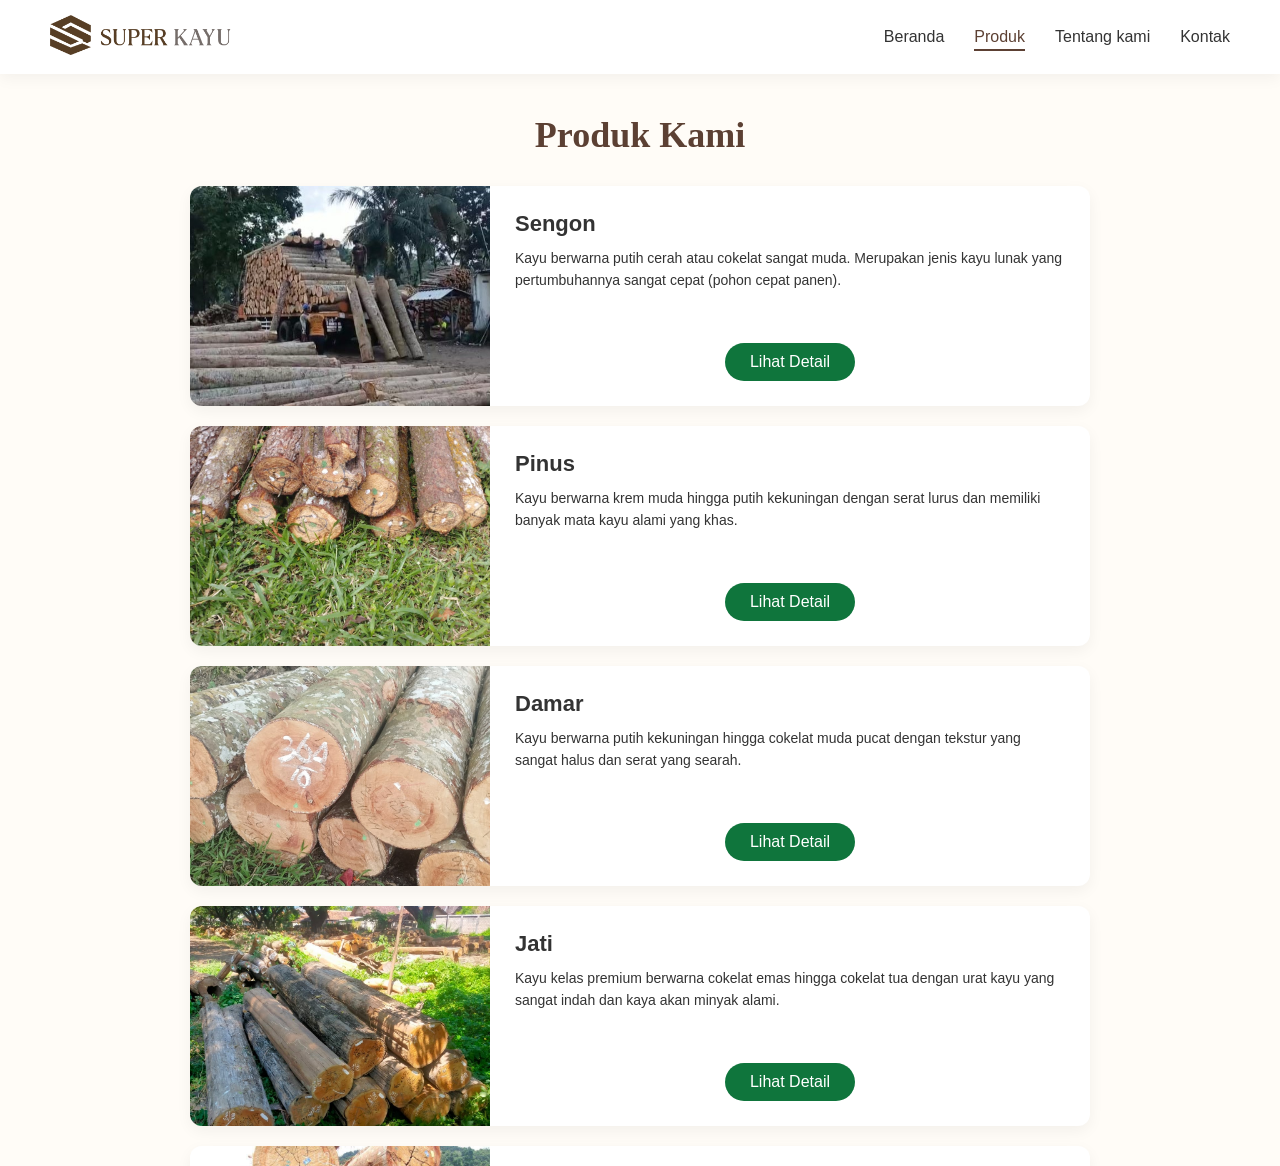
==== detail.html @ 5df522ae "Add files via upload" ====
<!DOCTYPE html>
<html lang="id">
<head>
    <meta charset="UTF-8">
    <meta name="viewport" content="width=device-width, initial-scale=1.0">
    <title>Detail Produk - SUPERKAYU</title>
    <link rel="stylesheet" href="css/style.css">
</head>
<body>
    
    <header>
        <div class="logo">
            <a href="index.html">
                <img src="assets/logo.png" alt="SUPERKAYU Logo">
            </a>
        </div>
        <nav>
            <a href="index.html">Beranda</a>
            <a href="produk.html" class="active">Produk</a>
            <a href="tentang-kami.html">Tentang kami</a>
            <a href="kontak.html">Kontak</a>
        </nav>
    </header>

    <main>
        <h2 id="productTitle" class="detail-page-title">Memuat...</h2>
        
        <div class="detail-container">
            <div class="detail-img-container">
                <img id="productImg" src="" alt="Gambar Produk">
            </div>

            <div class="detail-section">
                <h4>Deskripsi</h4>
                <p id="productDesc">Memuat data...</p>
            </div>

            <div class="detail-section">
                <h4>Keunggulan</h4>
                <p id="productKelebihan">Memuat data...</p>
            </div>

            <div class="detail-section">
                <h4>Penggunaan</h4>
                <p id="productGuna">Memuat data...</p>
            </div>

            <div class="detail-action">
                <a id="btnOrder" href="#" target="_blank" class="btn-primary">Order</a>
            </div>
        </div>
    </main>

    <!-- FOOTER AKTIF -->
    <footer>
        <div class="footer-container">
            <div class="footer-left">
                <div class="footer-item">
                    <img src="assets/lokasiputih.png" alt="Lokasi">
                    <a href="https://www.google.com/maps/search/?api=1&query=Jl.+Perintis+Kemerdekaan+No.41B,+Jurang+1,+Jurang,+Kec.+Temanggung,+Kabupaten+Temanggung,+Jawa+Tengah+56222" target="_blank" style="color: white;">
                        <p>Jl. Perintis Kemerdekaan No.41B, Jurang 1, Jurang, Kec. Temanggung,<br>Kabupaten Temanggung, Jawa Tengah 56222</p>
                    </a>
                </div>
                <div class="footer-item">
                    <img src="assets/waputih.png" alt="WhatsApp">
                    <a href="https://wa.me/6281311582220?text=Halo%20Admin%20SUPERKAYU,%20saya%20tertarik%20dengan%20produk%20material%20kayu%20Anda%20dan%20ingin%20berkonsultasi%20lebih%20lanjut." target="_blank" style="color: white;">
                        <p>+62 813-1158-2220</p>
                    </a>
                </div>
                <div class="footer-item">
                    <img src="assets/mailputih.png" alt="Email">
                    <a href="mailto:superkayutmg@gmail.com" style="color: white;">
                        <p>superkayutmg@gmail.com</p>
                    </a>
                </div>
            </div>
            <div class="footer-right">
                <h4>Tentang Kami</h4>
                <p>SUPERKAYU Strong and High Quality. Mitra terpercaya penyedia material kayu premium untuk proyek konstruksi dan furnitur Anda. 100% legal bersertifikat SVLK, transparan, dan menjunjung tinggi prinsip kelestarian lingkungan (Go Green).</p>
                <div class="social-icons">
                    <a href="https://wa.me/6281311582220?text=Halo%20Admin%20SUPERKAYU,%20saya%20tertarik%20dengan%20produk%20material%20kayu%20Anda." target="_blank"><img src="assets/waputih.png" alt="WhatsApp"></a>
                    <a href="https://tiktok.com/@super.kayu" target="_blank"><img src="assets/tiktokputih.png" alt="TikTok"></a>
                    <a href="https://instagram.com/superkayu.tmg" target="_blank"><img src="assets/igputih.png" alt="Instagram"></a>
                </div>
            </div>
        </div>
        <div class="footer-bottom">
            <p>&copy; 2026 SuperKayu. Strong and High Quality.</p>
        </div>
    </footer>

    <!-- JAVASCRIPT DATABASE DINAMIS -->
    <script>
        const products = {
            'sengon': {
                title: 'Sengon',
                img: 'assets/sengon.jpeg',
                desc: 'Kayu berwarna putih cerah atau cokelat sangat muda. Merupakan jenis kayu lunak yang pertumbuhannya sangat cepat (pohon cepat panen).',
                keunggulan: 'Bobotnya sangat ringan, teksturnya empuk sehingga sangat mudah dipotong, dan harganya sangat murah.',
                penggunaan: 'Bahan utama pembuatan kayu lapis (plywood/tripleks), peti kemas/palet kayu, papan cor konstruksi, korek api, dan kerajinan ringan.'
            },
            'pinus': {
                title: 'Pinus',
                img: 'assets/pinus.jpeg',
                desc: 'Kayu berwarna krem muda hingga putih kekuningan dengan serat lurus dan memiliki banyak mata kayu alami yang khas.',
                keunggulan: 'Bobotnya ringan, mudah diproses, memberikan kesan ruangan yang cerah dan estetika ala Skandinavia/minimalis.',
                penggunaan: 'Furnitur interior modern, dekorasi kafe, kerajinan tangan, palet dekoratif, dan mainan anak-anak.'
            },
            'damar': {
                title: 'Damar',
                img: 'assets/damar.jpeg',
                desc: 'Kayu berwarna putih kekuningan hingga cokelat muda pucat dengan tekstur yang sangat halus dan serat yang searah.',
                keunggulan: 'Mudah dikerjakan secara manual maupun dengan mesin, tidak mudah retak saat dipaku, dan menghasilkan permukaan yang sangat bersih.',
                penggunaan: 'Tiang rumah, bahan pembuatan kapal ringan, cetakan beton, korek api, dan papan gambar.'
            },
            'jati': {
                title: 'Jati',
                img: 'assets/jati.jpeg',
                desc: 'Kayu kelas premium berwarna cokelat emas hingga cokelat tua dengan urat kayu yang sangat indah dan kaya akan minyak alami.',
                keunggulan: 'Raja segala kayu. Sangat kuat, awet hingga puluhan tahun, tahan cuaca ekstrem, tahan rayap dan jamur tanpa perlu obat pengawet tambahan.',
                penggunaan: 'Furnitur mewah (indoor/outdoor), lantai parket premium, dekorasi kapal pesiar, ukiran bernilai tinggi, dan kusen eksklusif.'
            },
            'meranti': {
                title: 'Meranti',
                img: 'assets/meranti.jpeg',
                desc: 'Variasi lain dari keluarga meranti dengan warna kayu yang lebih terang (putih kekuningan atau cokelat muda pucat).',
                keunggulan: 'Lebih ringan dari meranti merah, mudah digergaji dan dilem, serta memberikan tampilan warna netral yang mudah dicat.',
                penggunaan: 'Bahan pembuatan tripleks (plywood), rangka furnitur interior, peti kemas, dan papan sekat ruangan (partisi).'
            },
            'akasia': {
                title: 'Akasia',
                img: 'assets/akasia.jpeg',
                desc: 'Kayu bertekstur agak kasar dengan warna cokelat muda hingga cokelat tua kehijauan. Sangat mudah tumbuh di daerah tropis.',
                keunggulan: 'Memiliki daya tahan yang sangat baik terhadap serangan jamur dan serangga (rayap), serta memiliki kerapatan fisik yang padat dan bobot yang berat.',
                penggunaan: 'Konstruksi berat, bantalan rel kereta api, tiang pancang, furnitur luar ruangan (outdoor), dan bahan baku pulp/kertas.'
            },
            'merantimerah': {
                title: 'Merah Meranti',
                /* REVISI MERANTI MERAH PNG DI DATABASE JAVASCRIPT */
                img: 'assets/merantimerah.png', 
                desc: 'Kayu khas Kalimantan dengan warna merah muda hingga merah tua keunguan. Teksturnya agak kasar namun seratnya cenderung lurus.',
                keunggulan: 'Struktur kayunya stabil, tidak mudah menyusut atau memuai, mudah dikeringkan, dan memiliki ketahanan yang baik untuk area semi-terbuka.',
                penggunaan: 'Kusen pintu dan jendela, penutup lantai (parquet), dinding bangunan rumah kayu, serta bahan pembuatan kapal.'
            },
            'kruing': {
                title: 'Kruing',
                img: 'assets/kruing.jpeg',
                desc: 'Kayu keras berwarna cokelat kemerahan hingga cokelat kelabu. Pohonnya banyak ditemukan di hutan hujan tropis Asia Tenggara.',
                keunggulan: 'Sangat kuat (Kelas Kuat II-I) dan keras, tahan terhadap benturan fisik, serta memiliki harga yang relatif lebih ekonomis dibanding kayu jati.',
                penggunaan: 'Konstruksi berat seperti bantalan rel, jembatan, rangka atap, bak truk, dan lantai kontainer.'
            },
            'mindi': {
                title: 'Mindi',
                img: 'assets/mindi.jpeg',
                desc: 'Kayu berwarna cokelat muda kemerahan dengan serat lurus yang sangat jelas dan corak yang estetis (mirip kayu ek/oak).',
                keunggulan: 'Bobotnya cenderung ringan hingga sedang, sangat mudah dipotong dan dibentuk, serta memiliki serat permukaan yang halus untuk proses finishing.',
                penggunaan: 'Furnitur interior minimalis, kerajinan tangan, pintu panel, dan pelapis dinding (veneer).'
            },
            'mahoni': {
                title: 'Mahoni',
                img: 'assets/mahoni.jpeg',
                desc: 'Kayu berwarna merah muda keemasan yang akan berubah menjadi cokelat tua kemerahan seiring bertambahnya usia kayu. Seratnya halus dan lurus.',
                keunggulan: 'Tingkat penyusutan sangat rendah (stabil), tidak mudah melengkung saat dikeringkan, tekstur halus, dan sangat mudah diukir.',
                penggunaan: 'Furnitur ukiran klasik Jepara, alat musik premium (gitar, piano), interior mobil mewah, dan kerajinan tangan.'
            }
        };

        window.onload = function() {
            const urlParams = new URLSearchParams(window.location.search);
            const productId = urlParams.get('id');

            if (productId && products[productId]) {
                const data = products[productId];
                document.title = data.title + " - SUPERKAYU";
                document.getElementById('productTitle').innerText = data.title;
                document.getElementById('productImg').src = data.img;
                document.getElementById('productDesc').innerText = data.desc;
                document.getElementById('productKelebihan').innerText = data.keunggulan;
                document.getElementById('productGuna').innerText = data.penggunaan;
                
                const waMessage = encodeURIComponent("Halo Admin SUPERKAYU, saya tertarik untuk memesan kayu " + data.title + ".");
                document.getElementById('btnOrder').href = "https://wa.me/6281311582220?text=" + waMessage;
            } else {
                window.location.href = "produk.html";
            }
        };
    </script>
</body>
</html>
---- css/style.css ----
/* Import Font */
@import url('https://fonts.googleapis.com/css2?family=Playfair+Display:ital,wght@0,600;0,700;1,600&family=Poppins:wght@300;400;500;600&display=swap');

/* Variabel Warna SuperKayu */
:root {
    --bg-cream: #FFFCF7; 
    --text-dark: #333333; 
    --text-brown: #5C4033; 
    --primary-green: #0F753C; 
    --primary-green-hover: #0a5229;
    --footer-brown: #8A674B; 
    --footer-text: #FFFFFF;
}

/* Reset & Global */
* {
    margin: 0;
    padding: 0;
    box-sizing: border-box;
}

body {
    font-family: 'Poppins', sans-serif;
    background-color: var(--bg-cream);
    color: var(--text-dark);
    display: flex;
    flex-direction: column;
    min-height: 100vh;
}

h1, h2, h3, h4 {
    font-family: 'Playfair Display', serif;
    color: var(--text-brown);
}

a {
    text-decoration: none;
    transition: all 0.3s ease;
}

/* Header & Navigasi */
header {
    background-color: #FFFFFF;
    padding: 15px 50px;
    display: flex;
    justify-content: space-between;
    align-items: center;
    box-shadow: 0 4px 15px rgba(0,0,0,0.05);
    position: sticky;
    top: 0;
    z-index: 1000;
}

.logo img {
    height: 40px; 
    transition: transform 0.3s ease;
}

.logo img:hover {
    transform: scale(1.05);
}

nav {
    display: flex;
    gap: 30px;
}

nav a {
    color: var(--text-dark);
    font-weight: 500;
    font-size: 16px;
    position: relative;
}

nav a:hover, nav a.active {
    color: var(--text-brown);
}

nav a::after {
    content: '';
    position: absolute;
    width: 0;
    height: 2px;
    bottom: -5px;
    left: 0;
    background-color: var(--text-brown);
    transition: width 0.3s ease;
}

nav a:hover::after, nav a.active::after {
    width: 100%;
}

/* Main Content */
main {
    flex: 1;
    padding: 40px 50px;
}

/* Section Hero (Beranda) */
.hero {
    background: linear-gradient(rgba(87, 62, 37, 0.7), rgba(87, 62, 37, 0.7)), url('../assets/home.png') center/cover no-repeat;
    height: 350px;
    border-radius: 15px;
    display: flex;
    flex-direction: column;
    justify-content: center;
    align-items: center;
    color: white;
    text-align: center;
    margin-bottom: 50px;
}

.hero h1 {
    color: white;
    font-size: 48px;
    margin-bottom: 20px;
    letter-spacing: 1px;
}

/* Button Global */
.btn-primary {
    background-color: var(--primary-green);
    color: white;
    padding: 10px 25px;
    border-radius: 25px;
    font-weight: 500;
    border: none;
    cursor: pointer;
    display: inline-block;
}

.btn-primary:hover {
    background-color: var(--primary-green-hover);
    transform: translateY(-3px);
    box-shadow: 0 5px 15px rgba(15, 117, 60, 0.3);
}

/* Card Produk (Beranda) */
.section-title {
    text-align: center;
    font-size: 36px;
    margin-bottom: 30px;
}

.product-grid {
    display: flex;
    gap: 30px;
    justify-content: center;
    flex-wrap: wrap;
}

.card {
    background: white;
    border-radius: 12px;
    overflow: hidden;
    width: 300px;
    box-shadow: 0 10px 20px rgba(0,0,0,0.05);
    transition: transform 0.3s ease, box-shadow 0.3s ease;
    text-align: center;
    padding-bottom: 20px;
}

.card:hover {
    transform: translateY(-10px);
    box-shadow: 0 15px 30px rgba(0,0,0,0.1);
}

.card img {
    width: 100%;
    height: 220px; 
    object-fit: cover; 
}

.card h3 {
    margin: 15px 0;
    font-size: 22px;
    font-family: 'Poppins', sans-serif;
    color: var(--text-dark);
}

/* Footer Aktif */
footer {
    background-color: var(--footer-brown);
    color: var(--footer-text);
    padding: 40px 50px 20px;
    margin-top: auto;
}

.footer-container {
    display: flex;
    justify-content: space-between;
    flex-wrap: wrap;
    gap: 30px;
    margin-bottom: 30px;
}

.footer-left {
    flex: 1;
    min-width: 300px;
}

.footer-item {
    display: flex;
    align-items: flex-start;
    gap: 15px;
    margin-bottom: 15px;
}

.footer-item img {
    width: 24px;
    height: 24px;
    object-fit: contain;
}

.footer-right {
    flex: 1;
    min-width: 300px;
}

.footer-right h4 {
    color: white;
    margin-bottom: 10px;
    font-family: 'Poppins', sans-serif;
    font-size: 16px;
}

.footer-right p {
    font-size: 14px;
    line-height: 1.6;
    margin-bottom: 20px;
}

.social-icons {
    display: flex;
    gap: 18px; 
    align-items: center; 
}

.social-icons img {
    height: 32px; 
    width: auto; 
    object-fit: contain;
    transition: transform 0.3s ease;
}

.social-icons img[alt="TikTok"] {
    transform: scale(1.25); 
}

.social-icons img[alt="Instagram"] {
    transform: scale(1.15); 
}

.social-icons a:hover img {
    transform: translateY(-5px);
}

.social-icons a:hover img[alt="TikTok"] {
    transform: scale(1.25) translateY(-5px);
}

.social-icons a:hover img[alt="Instagram"] {
    transform: scale(1.15) translateY(-5px);
}

.footer-bottom {
    text-align: center;
    border-top: 1px solid rgba(255,255,255,0.2);
    padding-top: 20px;
    font-size: 14px;
}

/* ===============================
   CSS HALAMAN TENTANG KAMI
   =============================== */
.about-container {
    background-color: white;
    padding: 50px;
    border-radius: 15px;
    box-shadow: 0 10px 30px rgba(0,0,0,0.03);
    max-width: 900px;
    margin: 0 auto;
}
.about-title {
    text-align: center;
    font-size: 36px;
    margin-bottom: 40px;
}
.about-quote {
    font-size: 32px;
    text-align: center;
    font-style: italic;
    color: var(--text-brown);
    margin-bottom: 30px;
}
.about-content p {
    margin-bottom: 20px;
    line-height: 1.8;
}
.about-list {
    margin-left: 20px;
    margin-bottom: 20px;
}
.about-list li {
    margin-bottom: 10px;
    line-height: 1.8;
}
.about-list strong {
    color: var(--text-brown);
}

/* ===============================
   CSS HALAMAN KONTAK (INTERAKTIF)
   =============================== */
.contact-container {
    background-color: white;
    padding: 50px;
    border-radius: 15px;
    box-shadow: 0 10px 30px rgba(0,0,0,0.03);
    max-width: 900px;
    margin: 0 auto;
}
.contact-subtitle {
    font-size: 28px;
    color: var(--text-brown);
    margin-bottom: 15px;
    font-family: 'Playfair Display', serif;
}
.contact-desc {
    margin-bottom: 30px;
    line-height: 1.6;
}
.contact-info-group {
    margin-bottom: 10px;
}
.contact-info-group h4 {
    font-family: 'Poppins', sans-serif;
    font-size: 16px;
    font-weight: 600;
    margin-bottom: 15px;
    color: var(--text-dark);
}
.contact-interactive {
    display: flex;
    align-items: center; 
    gap: 15px;
    margin-bottom: 10px;
    text-decoration: none;
    color: var(--text-dark);
    transition: all 0.3s ease;
    padding: 12px 15px;
    border-radius: 10px; 
    margin-left: -15px; 
}
.contact-interactive:hover {
    background-color: rgba(138, 103, 75, 0.08); 
    transform: translateX(10px); 
    color: var(--text-brown); 
}
.contact-interactive img {
    width: 26px; 
    height: 26px;
    object-fit: contain;
    transition: transform 0.3s ease;
}
.contact-interactive:hover img {
    transform: scale(1.2) rotate(8deg); 
}
.contact-item-text {
    font-size: 15px;
    line-height: 1.5;
}

/* ===============================
   CSS HALAMAN PRODUK & PAGINASI
   =============================== */
.product-list-container {
    display: flex;
    flex-direction: column;
    gap: 20px;
    max-width: 900px;
    margin: 0 auto;
}
.product-list-card {
    display: flex;
    background: white;
    border-radius: 12px;
    overflow: hidden;
    box-shadow: 0 5px 15px rgba(0,0,0,0.05);
    transition: transform 0.3s ease;
}
.product-list-card:hover {
    transform: translateY(-5px);
}
.product-list-img {
    width: 300px;
    height: 220px;
    object-fit: cover;
}
.product-list-info {
    padding: 25px;
    display: flex;
    flex-direction: column;
    justify-content: center;
    flex: 1;
}
.product-list-info h3 {
    margin-bottom: 10px;
    font-size: 22px;
    font-family: 'Poppins', sans-serif;
    color: var(--text-dark);
    font-weight: 600;
}
.product-list-info p {
    font-size: 14px;
    margin-bottom: 20px;
    line-height: 1.6;
}
.product-list-info .btn-primary {
    align-self: center;
}
.pagination {
    display: flex;
    justify-content: center;
    gap: 10px;
    margin-top: 40px;
}
.pagination button {
    background-color: #E0E0E0;
    color: var(--text-dark);
    border: none;
    padding: 8px 16px;
    border-radius: 5px;
    cursor: pointer;
    font-family: 'Poppins', sans-serif;
    font-weight: 600;
    transition: all 0.3s ease;
}
.pagination button.active {
    background-color: var(--text-brown);
    color: white;
}
.pagination button:hover:not(.active) {
    background-color: #d1d1d1;
}

/* ===============================
   CSS HALAMAN DETAIL PRODUK
   =============================== */
.detail-page-title {
    text-align: center;
    font-size: 42px;
    margin-bottom: 30px;
    /* REVISI: Mengubah font ke Poppins, menebalkan, dan menjadikannya hitam */
    font-family: 'Poppins', sans-serif; 
    color: var(--text-dark); 
    font-weight: 600;
}
.detail-container {
    background-color: white;
    padding: 40px;
    border-radius: 15px;
    box-shadow: 0 10px 30px rgba(0,0,0,0.03);
    max-width: 800px;
    margin: 0 auto;
}
.detail-img-container {
    text-align: center;
    margin-bottom: 30px;
}
.detail-img-container img {
    width: 300px; 
    height: 220px; 
    object-fit: cover;
    border-radius: 12px;
}
.detail-section {
    margin-bottom: 25px;
}
.detail-section h4 {
    font-family: 'Poppins', sans-serif;
    font-size: 18px;
    font-weight: 600;
    color: var(--text-dark);
    margin-bottom: 8px;
}
.detail-section p {
    font-size: 15px;
    line-height: 1.6;
    color: var(--text-dark);
}
.detail-action {
    text-align: center;
    margin-top: 40px;
}
.detail-action .btn-primary {
    padding: 12px 40px;
    font-size: 16px;
}

/* Responsive */
@media (max-width: 768px) {
    header {
        flex-direction: column;
        gap: 15px;
    }
    nav {
        flex-wrap: wrap;
        justify-content: center;
    }
    main {
        padding: 20px;
    }
    .hero h1 {
        font-size: 32px;
    }
    .footer-container {
        flex-direction: column;
    }
    .product-list-card {
        flex-direction: column;
    }
    .product-list-img {
        width: 100%;
        height: 200px;
    }
}
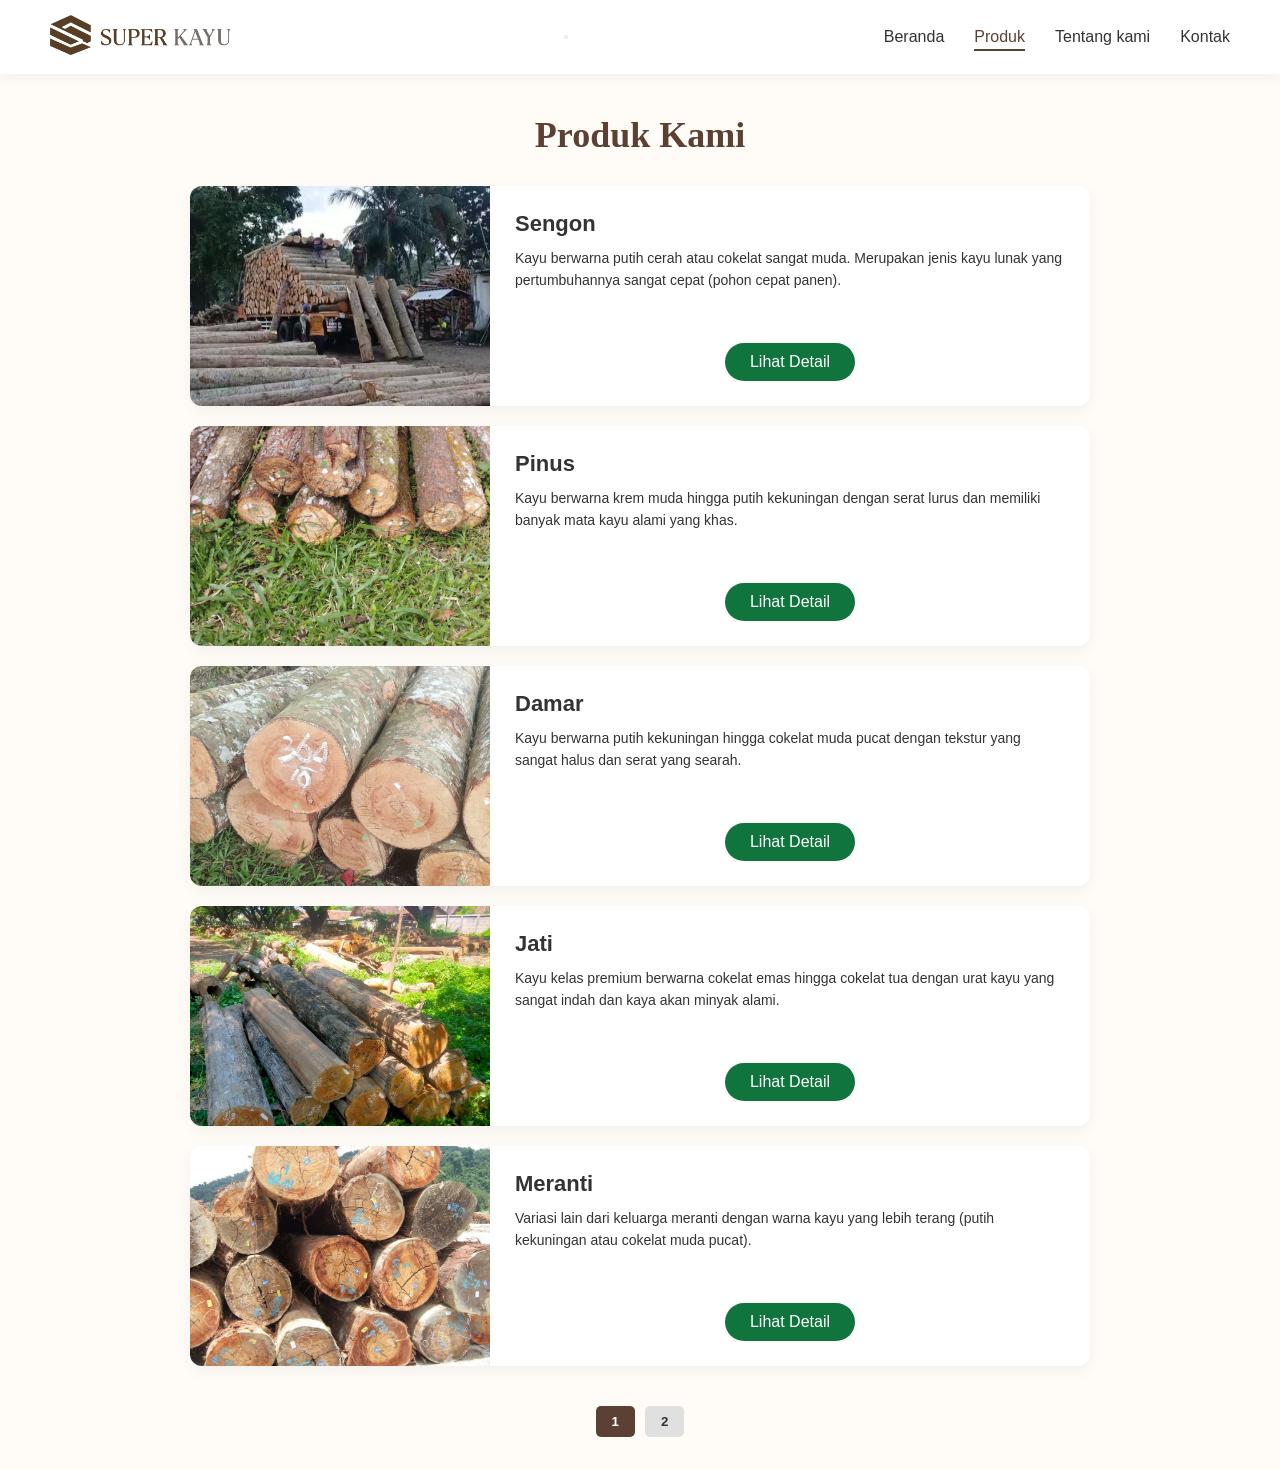
==== commit 5f7c02d7: "Add files via upload" ====
--- a/detail.html
+++ b/detail.html
@@ -4,6 +4,7 @@
     <meta charset="UTF-8">
     <meta name="viewport" content="width=device-width, initial-scale=1.0">
     <title>Detail Produk - SUPERKAYU</title>
+    <link rel="icon" type="image/png" href="assets/favicon.png">
     <link rel="stylesheet" href="css/style.css">
 </head>
 <body>
@@ -14,7 +15,14 @@
                 <img src="assets/logo.png" alt="SUPERKAYU Logo">
             </a>
         </div>
-        <nav>
+        
+        <button class="menu-toggle" id="mobile-menu-btn" aria-label="Buka Menu">
+            <span class="bar"></span>
+            <span class="bar"></span>
+            <span class="bar"></span>
+        </button>
+
+        <nav id="nav-links">
             <a href="index.html">Beranda</a>
             <a href="produk.html" class="active">Produk</a>
             <a href="tentang-kami.html">Tentang kami</a>
@@ -51,7 +59,6 @@
         </div>
     </main>
 
-    <!-- FOOTER AKTIF -->
     <footer>
         <div class="footer-container">
             <div class="footer-left">
@@ -69,8 +76,8 @@
                 </div>
                 <div class="footer-item">
                     <img src="assets/mailputih.png" alt="Email">
-                    <a href="mailto:superkayutmg@gmail.com" style="color: white;">
-                        <p>superkayutmg@gmail.com</p>
+                    <a href="mailto:jericho@gmail.com" style="color: white;">
+                        <p>jericho@gmail.com</p>
                     </a>
                 </div>
             </div>
@@ -79,17 +86,16 @@
                 <p>SUPERKAYU Strong and High Quality. Mitra terpercaya penyedia material kayu premium untuk proyek konstruksi dan furnitur Anda. 100% legal bersertifikat SVLK, transparan, dan menjunjung tinggi prinsip kelestarian lingkungan (Go Green).</p>
                 <div class="social-icons">
                     <a href="https://wa.me/6281311582220?text=Halo%20Admin%20SUPERKAYU,%20saya%20tertarik%20dengan%20produk%20material%20kayu%20Anda." target="_blank"><img src="assets/waputih.png" alt="WhatsApp"></a>
-                    <a href="https://tiktok.com/@super.kayu" target="_blank"><img src="assets/tiktokputih.png" alt="TikTok"></a>
-                    <a href="https://instagram.com/superkayu.tmg" target="_blank"><img src="assets/igputih.png" alt="Instagram"></a>
+                    <a href="https://tiktok.com/@isinodewe" target="_blank"><img src="assets/tiktokputih.png" alt="TikTok"></a>
+                    <a href="https://instagram.com/isinodewe" target="_blank"><img src="assets/igputih.png" alt="Instagram"></a>
                 </div>
             </div>
         </div>
         <div class="footer-bottom">
-            <p>&copy; 2026 SuperKayu. Strong and High Quality.</p>
+            <p>© 2026 SuperKayu. Strong and High Quality.</p>
         </div>
     </footer>
 
-    <!-- JAVASCRIPT DATABASE DINAMIS -->
     <script>
         const products = {
             'sengon': {
@@ -185,5 +191,13 @@
             }
         };
     </script>
+    <script>
+        const menuBtn = document.getElementById('mobile-menu-btn');
+        const navLinks = document.getElementById('nav-links');
+
+        menuBtn.addEventListener('click', () => {
+            navLinks.classList.toggle('active');
+        });
+    </script>
 </body>
 </html>
--- a/css/style.css
+++ b/css/style.css
@@ -504,10 +504,26 @@
     header {
         flex-direction: column;
         gap: 15px;
+        padding: 15px 20px; /* Menyesuaikan jarak pinggir untuk HP */
+        align-items: center; 
     }
     nav {
-        flex-wrap: wrap;
-        justify-content: center;
+        width: 100%;
+        display: flex;
+        flex-wrap: nowrap; /* Mencegah menu turun ke baris bawah */
+        overflow-x: auto; /* Mengaktifkan fitur scroll/swipe mendatar */
+        justify-content: flex-start; /* Memulai menu dari kiri */
+        gap: 25px; /* Jarak antar menu */
+        padding-bottom: 5px; 
+        -webkit-overflow-scrolling: touch; /* Membuat swipe lebih mulus di iOS/Android */
+        scrollbar-width: none; /* Menyembunyikan scrollbar di Firefox */
+    }
+    /* Menyembunyikan scrollbar di Chrome, Safari, Edge agar UI lebih bersih */
+    nav::-webkit-scrollbar {
+        display: none; 
+    }
+    nav a {
+        white-space: nowrap; /* Mencegah teks terpotong */
     }
     main {
         padding: 20px;
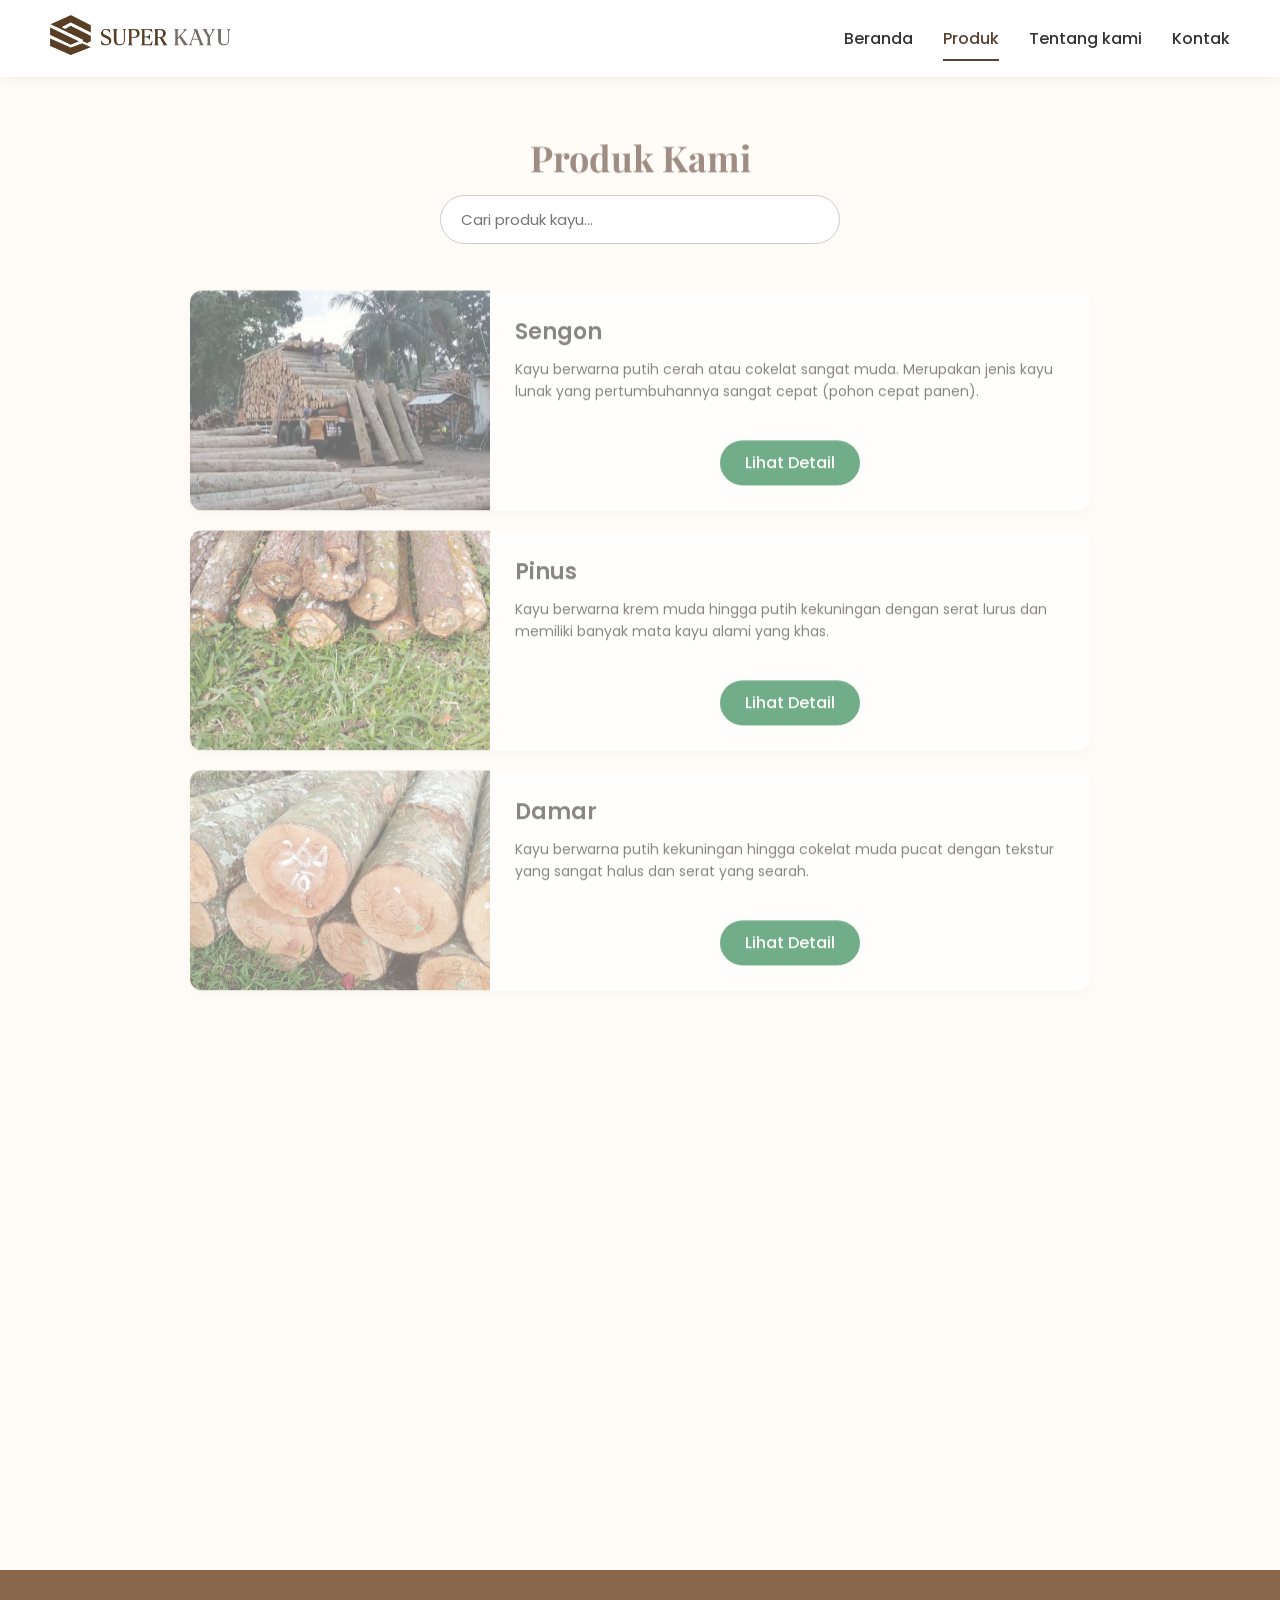
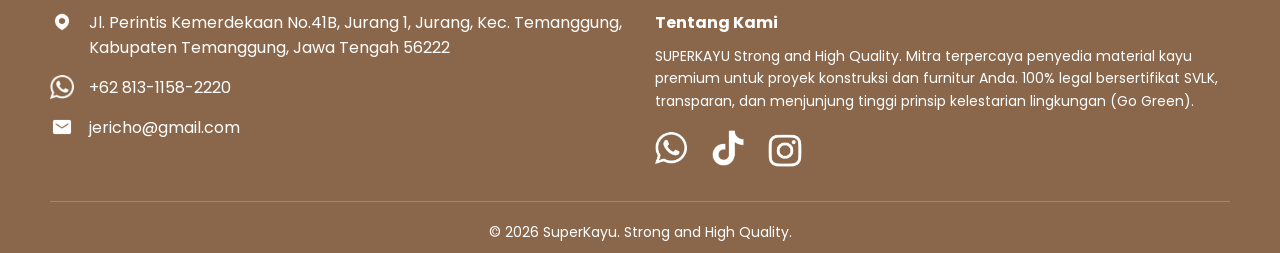
==== commit 762401fb: "Add files via upload" ====
--- a/detail.html
+++ b/detail.html
@@ -31,9 +31,9 @@
     </header>
 
     <main>
-        <h2 id="productTitle" class="detail-page-title">Memuat...</h2>
+        <h2 id="productTitle" class="detail-page-title reveal">Memuat...</h2>
         
-        <div class="detail-container">
+        <div class="detail-container reveal">
             <div class="detail-img-container">
                 <img id="productImg" src="" alt="Gambar Produk">
             </div>
@@ -59,6 +59,7 @@
         </div>
     </main>
 
+    <!-- FOOTER AKTIF -->
     <footer>
         <div class="footer-container">
             <div class="footer-left">
@@ -96,6 +97,7 @@
         </div>
     </footer>
 
+    <!-- JAVASCRIPT DATABASE DINAMIS -->
     <script>
         const products = {
             'sengon': {
@@ -142,7 +144,6 @@
             },
             'merantimerah': {
                 title: 'Merah Meranti',
-                /* REVISI MERANTI MERAH PNG DI DATABASE JAVASCRIPT */
                 img: 'assets/merantimerah.png', 
                 desc: 'Kayu khas Kalimantan dengan warna merah muda hingga merah tua keunguan. Teksturnya agak kasar namun seratnya cenderung lurus.',
                 keunggulan: 'Struktur kayunya stabil, tidak mudah menyusut atau memuai, mudah dikeringkan, dan memiliki ketahanan yang baik untuk area semi-terbuka.',
@@ -190,14 +191,11 @@
                 window.location.href = "produk.html";
             }
         };
+        // Timeout untuk menunggu gambar termuat sebelum reveal
+        setTimeout(() => {
+            if (typeof reveal === 'function') reveal();
+        }, 200);
     </script>
-    <script>
-        const menuBtn = document.getElementById('mobile-menu-btn');
-        const navLinks = document.getElementById('nav-links');
-
-        menuBtn.addEventListener('click', () => {
-            navLinks.classList.toggle('active');
-        });
-    </script>
+    <script src="js/site-interactions.js"></script>
 </body>
 </html>
--- a/css/style.css
+++ b/css/style.css
@@ -91,10 +91,16 @@
     width: 100%;
 }
 
+/* Sembunyikan Tombol Menu di Desktop */
+.menu-toggle {
+    display: none; 
+}
+
 /* Main Content */
 main {
     flex: 1;
     padding: 40px 50px;
+    overflow-x: hidden; /* Mencegah scroll menyamping saat animasi berjalan */
 }
 
 /* Section Hero (Beranda) */
@@ -452,7 +458,6 @@
     text-align: center;
     font-size: 42px;
     margin-bottom: 30px;
-    /* REVISI: Mengubah font ke Poppins, menebalkan, dan menjadikannya hitam */
     font-family: 'Poppins', sans-serif; 
     color: var(--text-dark); 
     font-weight: 600;
@@ -499,32 +504,109 @@
     font-size: 16px;
 }
 
-/* Responsive */
+/* ===============================
+   RESPONSIVE MOBILE (Hamburger Menu)
+   =============================== */
 @media (max-width: 768px) {
     header {
+        padding: 15px 20px; 
+        flex-direction: row; 
+        justify-content: space-between;
+        align-items: center; 
+    }
+    
+    .logo img {
+        height: 35px; 
+    }
+
+    /* CSS Pure Hamburger Button */
+    .menu-toggle {
+        display: flex; 
         flex-direction: column;
-        gap: 15px;
-        padding: 15px 20px; /* Menyesuaikan jarak pinggir untuk HP */
-        align-items: center; 
-    }
+        justify-content: space-between;
+        width: 30px;
+        height: 21px;
+        background: transparent;
+        border: none;
+        cursor: pointer;
+        padding: 0;
+        z-index: 1001; 
+    }
+
+    .menu-toggle .bar {
+        height: 3px;
+        width: 100%;
+        background-color: #333; 
+        border-radius: 2px;
+        transition: all 0.3s ease; 
+    }
+
+    /* Dropdown Navigation */
     nav {
+        display: flex; 
+        flex-direction: column; 
+        position: absolute; 
+        top: 100%; 
+        left: 0;
         width: 100%;
-        display: flex;
-        flex-wrap: nowrap; /* Mencegah menu turun ke baris bawah */
-        overflow-x: auto; /* Mengaktifkan fitur scroll/swipe mendatar */
-        justify-content: flex-start; /* Memulai menu dari kiri */
-        gap: 25px; /* Jarak antar menu */
-        padding-bottom: 5px; 
-        -webkit-overflow-scrolling: touch; /* Membuat swipe lebih mulus di iOS/Android */
-        scrollbar-width: none; /* Menyembunyikan scrollbar di Firefox */
-    }
-    /* Menyembunyikan scrollbar di Chrome, Safari, Edge agar UI lebih bersih */
-    nav::-webkit-scrollbar {
-        display: none; 
-    }
+        background-color: rgba(255, 255, 255, 0.98); 
+        padding: 0 20px;
+        box-shadow: 0 10px 15px rgba(0,0,0,0.05); 
+        border-top: 1px solid #eee;
+        
+        /* Premium dropdown animation */
+        max-height: 0;
+        opacity: 0;
+        overflow: hidden;
+        visibility: hidden;
+        transform: translateY(-10px);
+        transition: max-height 0.4s cubic-bezier(0.16, 1, 0.3, 1), 
+                    opacity 0.3s ease, 
+                    transform 0.4s cubic-bezier(0.16, 1, 0.3, 1), 
+                    visibility 0.4s,
+                    padding 0.4s cubic-bezier(0.16, 1, 0.3, 1);
+    }
+
+    nav.active {
+        max-height: 350px;
+        opacity: 1;
+        visibility: visible;
+        transform: translateY(0);
+        padding: 10px 20px;
+    }
+
     nav a {
-        white-space: nowrap; /* Mencegah teks terpotong */
-    }
+        width: 100%;
+        text-align: center; 
+        padding: 15px 0;
+        margin: 0;
+        border-bottom: 1px solid #f9f9f9; 
+        
+        /* Fade and slide animation for links inside active dropdown */
+        opacity: 0;
+        transform: translateY(-10px);
+        transition: opacity 0.3s ease, transform 0.3s ease;
+    }
+
+    nav.active a {
+        opacity: 1;
+        transform: translateY(0);
+    }
+
+    /* Staggered delay for each menu item to look extremely premium */
+    nav.active a:nth-child(1) { transition-delay: 0.08s; }
+    nav.active a:nth-child(2) { transition-delay: 0.14s; }
+    nav.active a:nth-child(3) { transition-delay: 0.2s; }
+    nav.active a:nth-child(4) { transition-delay: 0.26s; }
+
+    nav a:last-child {
+        border-bottom: none; 
+    }
+
+    nav a::after {
+        display: none !important; 
+    }
+
     main {
         padding: 20px;
     }
@@ -541,4 +623,105 @@
         width: 100%;
         height: 200px;
     }
+}
+
+/* =========================================
+   ANIMASI & TRANSISI MODERN
+   ========================================= */
+
+/* 1. Animasi saat halaman pertama dibuka (Hero Section) */
+@keyframes fadeInUp {
+    from {
+        opacity: 0;
+        transform: translateY(40px);
+    }
+    to {
+        opacity: 1;
+        transform: translateY(0);
+    }
+}
+
+.hero h1 {
+    opacity: 0;
+    animation: fadeInUp 1s ease-out 0.2s forwards;
+}
+
+.hero .btn-primary {
+    opacity: 0;
+    animation: fadeInUp 1s ease-out 0.6s forwards;
+}
+
+/* 2. Efek Scroll Reveal */
+.reveal {
+    opacity: 0;
+    transform: translateY(40px);
+    transition: all 0.8s ease-out;
+}
+
+.reveal.active {
+    opacity: 1;
+    transform: translateY(0);
+}
+
+/* 3. Efek Zoom Halus pada Gambar Produk */
+.card img, .product-list-img, .detail-img-container img {
+    transition: transform 0.5s ease;
+}
+
+.card:hover img, .product-list-card:hover .product-list-img, .detail-img-container:hover img {
+    transform: scale(1.08);
+}
+
+/* =========================================
+   ANIMASI HAMBURGER MENU
+   ========================================= */
+.menu-toggle.active .bar:nth-child(1) {
+    transform: rotate(45deg) translate(5px, 5px);
+}
+.menu-toggle.active .bar:nth-child(2) {
+    opacity: 0;
+}
+.menu-toggle.active .bar:nth-child(3) {
+    transform: rotate(-45deg) translate(6px, -6px);
+}
+
+/* =========================================
+   STYLE ELEMEN INTERAKTIF (Diinjeksi via JS)
+   ========================================= */
+#backToTop {
+    position: fixed;
+    bottom: 30px;
+    right: 30px;
+    display: none;
+    z-index: 1000;
+    padding: 12px 20px;
+    font-size: 14px;
+    box-shadow: 0 5px 15px rgba(0,0,0,0.2);
+}
+#scrollProgress {
+    position: fixed;
+    top: 0;
+    left: 0;
+    height: 4px;
+    background: var(--primary-green);
+    width: 0;
+    z-index: 9999;
+    transition: width 0.1s ease-out;
+}
+#productSearch {
+    display: block;
+    margin: 0 auto 30px auto;
+    padding: 12px 20px;
+    width: 100%;
+    max-width: 400px;
+    border: 1px solid #ccc;
+    border-radius: 25px;
+    font-family: 'Poppins', sans-serif;
+    font-size: 15px;
+    outline: none;
+    transition: border-color 0.3s ease, box-shadow 0.3s ease;
+}
+#productSearch:focus {
+    border-color: var(--primary-green);
+    box-shadow: 0 0 8px rgba(15, 117, 60, 0.2);
 }
